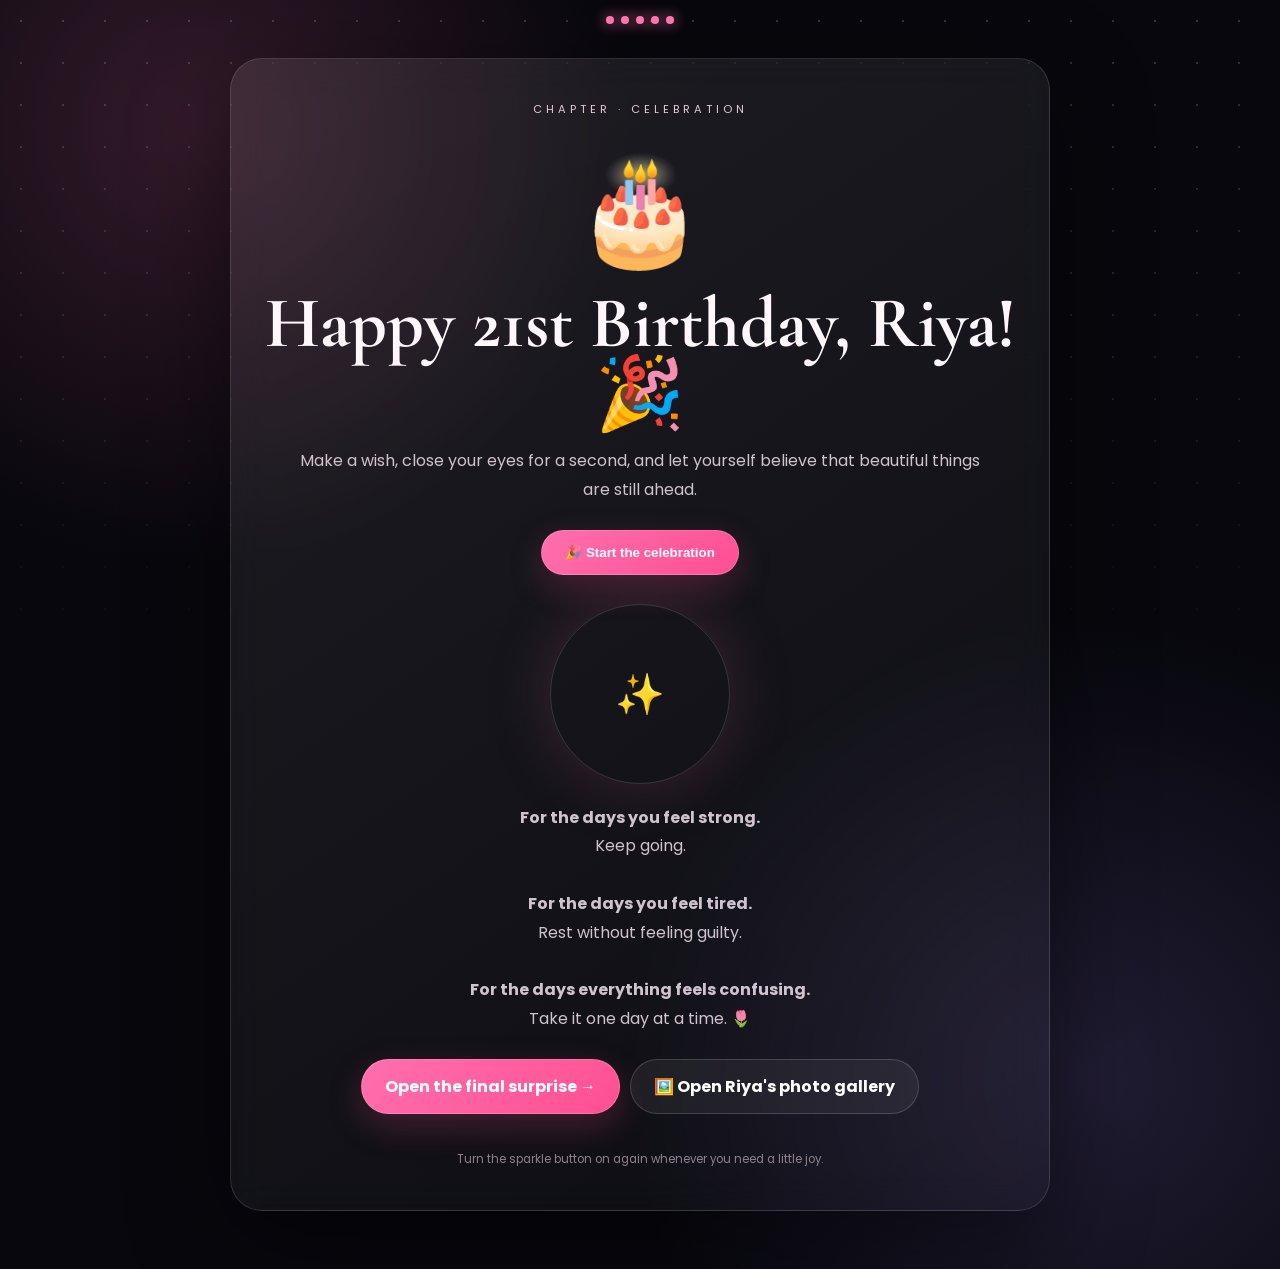
==== celebration.html @ d669c7f6 "Add files via upload" ====
<!doctype html><html lang="en"><head><meta charset="utf-8"><meta name="viewport" content="width=device-width,initial-scale=1"><title>Happy 21st Birthday Riya</title><link rel="stylesheet" href="style.css"></head><body><div class="progress"><i class="dot on"></i><i class="dot on"></i><i class="dot on"></i><i class="dot on"></i><i class="dot on"></i></div><div id="fx"></div><main class="wrap"><section class="card"><div class="kicker">Chapter · Celebration</div><div class="cake">🎂</div><h2>Happy 21st Birthday, Riya! 🎉</h2><p>Make a wish, close your eyes for a second, and let yourself believe that beautiful things are still ahead.</p><button class="btn" onclick="celebrate()">🎉 Start the celebration</button><div class="ring"><div style="font-size:2.5rem">✨</div></div><p><b>For the days you feel strong.</b><br>Keep going.<br><br><b>For the days you feel tired.</b><br>Rest without feeling guilty.<br><br><b>For the days everything feels confusing.</b><br>Take it one day at a time. 🌷</p><a class="btn" href="final.html">Open the final surprise →</a><a class="btn ghost" href="gallery.html">🖼️ Open Riya's photo gallery</a><footer>Turn the sparkle button on again whenever you need a little joy.</footer></section></main><script src="script.js"></script></body></html>
---- style.css ----
@import url('https://fonts.googleapis.com/css2?family=Cormorant+Garamond:wght@500;600;700&family=Poppins:wght@400;500;600;700&display=swap');
:root{--bg:#07070d;--panel:rgba(255,255,255,.07);--line:rgba(255,255,255,.13);--text:#fff7fb;--muted:#cfc3ce;--a:#ff6fae;--b:#a98cff;--gold:#ffd98a}
*{box-sizing:border-box;margin:0;padding:0}html{scroll-behavior:smooth}
body{min-height:100vh;color:var(--text);font-family:Poppins,sans-serif;background:radial-gradient(circle at 15% 10%,rgba(255,111,174,.18),transparent 28%),radial-gradient(circle at 85% 85%,rgba(169,140,255,.16),transparent 30%),var(--bg);overflow-x:hidden}
body:before{content:"";position:fixed;inset:0;pointer-events:none;opacity:.18;background-image:radial-gradient(#fff 1px,transparent 1px);background-size:42px 42px;mask-image:linear-gradient(to bottom,black,transparent 80%)}
a{color:inherit;text-decoration:none}.wrap{width:min(980px,92%);margin:auto;min-height:100vh;display:flex;align-items:center;justify-content:center;padding:58px 0}
.card{width:min(820px,100%);padding:42px 28px;text-align:center;position:relative;background:linear-gradient(145deg,rgba(255,255,255,.09),rgba(255,255,255,.025));border:1px solid var(--line);border-radius:32px;backdrop-filter:blur(18px);box-shadow:0 30px 100px rgba(0,0,0,.45);animation:rise .8s ease both}
.kicker{letter-spacing:4px;text-transform:uppercase;font-size:.7rem;color:#e8c9d8;margin-bottom:14px}
h1,h2,h3{font-family:"Cormorant Garamond",serif;line-height:1}.hero{font-size:clamp(3.3rem,11vw,7rem)}h2{font-size:clamp(2.5rem,8vw,4.5rem)}h3{font-size:2rem}
p{color:var(--muted);line-height:1.8;margin:16px auto;max-width:680px}.tiny{font-size:.8rem;color:#9d8f9a}
.btn{display:inline-flex;align-items:center;justify-content:center;gap:10px;margin:9px 5px;padding:14px 23px;border-radius:999px;border:1px solid rgba(255,255,255,.16);background:linear-gradient(135deg,var(--a),#ff4f91);color:#fff;font-weight:700;box-shadow:0 12px 35px rgba(255,79,145,.22);transition:.25s;cursor:pointer}.btn:hover{transform:translateY(-3px)}.btn.ghost{background:rgba(255,255,255,.06);box-shadow:none}
.badge{display:inline-block;padding:7px 12px;border:1px solid var(--line);border-radius:999px;color:#eadde5;font-size:.75rem}
.progress{position:fixed;top:16px;left:50%;transform:translateX(-50%);z-index:20;display:flex;gap:7px}.dot{width:8px;height:8px;border-radius:50%;background:rgba(255,255,255,.22)}.dot.on{background:#ff75ad;box-shadow:0 0 14px #ff75ad}
#fx{position:fixed;inset:0;pointer-events:none;overflow:hidden;z-index:30}.float{position:absolute;animation:floatUp 4s linear forwards}
.grid{display:grid;grid-template-columns:repeat(3,1fr);gap:14px;margin:26px 0}.gift{min-height:145px;padding:18px;border-radius:24px;border:1px solid var(--line);background:rgba(255,255,255,.045);cursor:pointer;transition:.25s;display:flex;flex-direction:column;align-items:center;justify-content:center;gap:7px}.gift:hover{transform:translateY(-5px);background:rgba(255,255,255,.08)}.gift .icon{font-size:2.6rem}.gift small{color:#cfc0ca}.reveal{display:none;margin-top:18px;padding:20px;border-radius:22px;background:rgba(255,111,174,.09);border:1px solid rgba(255,111,174,.2)}.reveal.show{display:block;animation:pop .45s ease}
.letter{display:none;text-align:left;margin-top:24px;padding:28px;border-radius:24px;background:#fffafc;color:#372b32;box-shadow:0 25px 80px rgba(0,0,0,.35)}.letter.show{display:block;animation:paper .7s ease}.letter p{color:#554650;margin:11px 0}.envelope{font-size:6rem;cursor:pointer;transition:.3s}.envelope:hover{transform:scale(1.06) rotate(-2deg)}
.count{display:grid;grid-template-columns:repeat(4,1fr);gap:10px;margin:24px auto;max-width:600px}.time{padding:18px 8px;border:1px solid var(--line);border-radius:20px;background:rgba(255,255,255,.045)}.time b{display:block;font-size:2rem}.time span{font-size:.65rem;color:#a99ba6;letter-spacing:1px;text-transform:uppercase}
.cake{font-size:6.5rem;animation:bob 2.5s ease-in-out infinite}.ring{width:180px;height:180px;border:1px solid rgba(255,255,255,.15);border-radius:50%;margin:20px auto;display:grid;place-items:center;box-shadow:0 0 70px rgba(255,111,174,.16)}
.final-heart{font-size:7rem;animation:heartbeat 1.25s infinite}.locked{filter:grayscale(.6);opacity:.8}.secret-code{width:min(360px,100%);padding:13px 16px;border-radius:14px;border:1px solid var(--line);background:rgba(255,255,255,.06);color:white;outline:none;text-align:center}
.timeline{text-align:left;margin:24px auto;max-width:620px}.timeline div{padding:16px 18px;margin:10px 0;border-left:2px solid #ff70ad;background:rgba(255,255,255,.035);border-radius:0 16px 16px 0}.timeline b{color:#fff}
footer{margin-top:28px;color:#8f818c;font-size:.72rem}
@keyframes rise{from{opacity:0;transform:translateY(25px)}to{opacity:1;transform:none}}@keyframes pop{from{opacity:0;transform:scale(.92)}to{opacity:1;transform:scale(1)}}@keyframes paper{from{opacity:0;transform:rotateX(-20deg) translateY(15px)}to{opacity:1;transform:none}}@keyframes bob{50%{transform:translateY(-10px)}}@keyframes heartbeat{50%{transform:scale(1.12)}}@keyframes floatUp{from{transform:translateY(20px) rotate(0);opacity:0}15%{opacity:1}to{transform:translateY(-105vh) rotate(360deg);opacity:0}}
@media(max-width:650px){.card{padding:34px 17px}.grid{grid-template-columns:1fr 1fr}.count{grid-template-columns:repeat(2,1fr)}.wrap{padding:50px 0}}
@media(max-width:400px){.grid{grid-template-columns:1fr}}

/* Photo gallery upgrade */
.wide{max-width:1050px}.photo-grid{display:grid;grid-template-columns:repeat(3,1fr);gap:14px;margin:26px 0}.photo-grid figure{margin:0;overflow:hidden;border-radius:20px;border:1px solid rgba(255,255,255,.12);background:rgba(255,255,255,.04);box-shadow:0 12px 35px rgba(0,0,0,.22)}.photo-grid img{display:block;width:100%;height:320px;object-fit:cover;cursor:pointer;transition:transform .45s ease,filter .45s ease}.photo-grid figure:hover img{transform:scale(1.035);filter:brightness(1.06)}.photo-grid figcaption{padding:12px 13px 14px;font-size:.92rem;color:rgba(255,255,255,.82)}.quote-box{margin:22px 0;padding:20px;border-radius:18px;background:linear-gradient(135deg,rgba(255,105,180,.10),rgba(255,215,120,.08));border:1px solid rgba(255,255,255,.12);font-size:1.05rem;line-height:1.65}@media(max-width:760px){.photo-grid{grid-template-columns:1fr 1fr;gap:10px}.photo-grid img{height:230px}}@media(max-width:460px){.photo-grid{grid-template-columns:1fr}.photo-grid img{height:360px}}
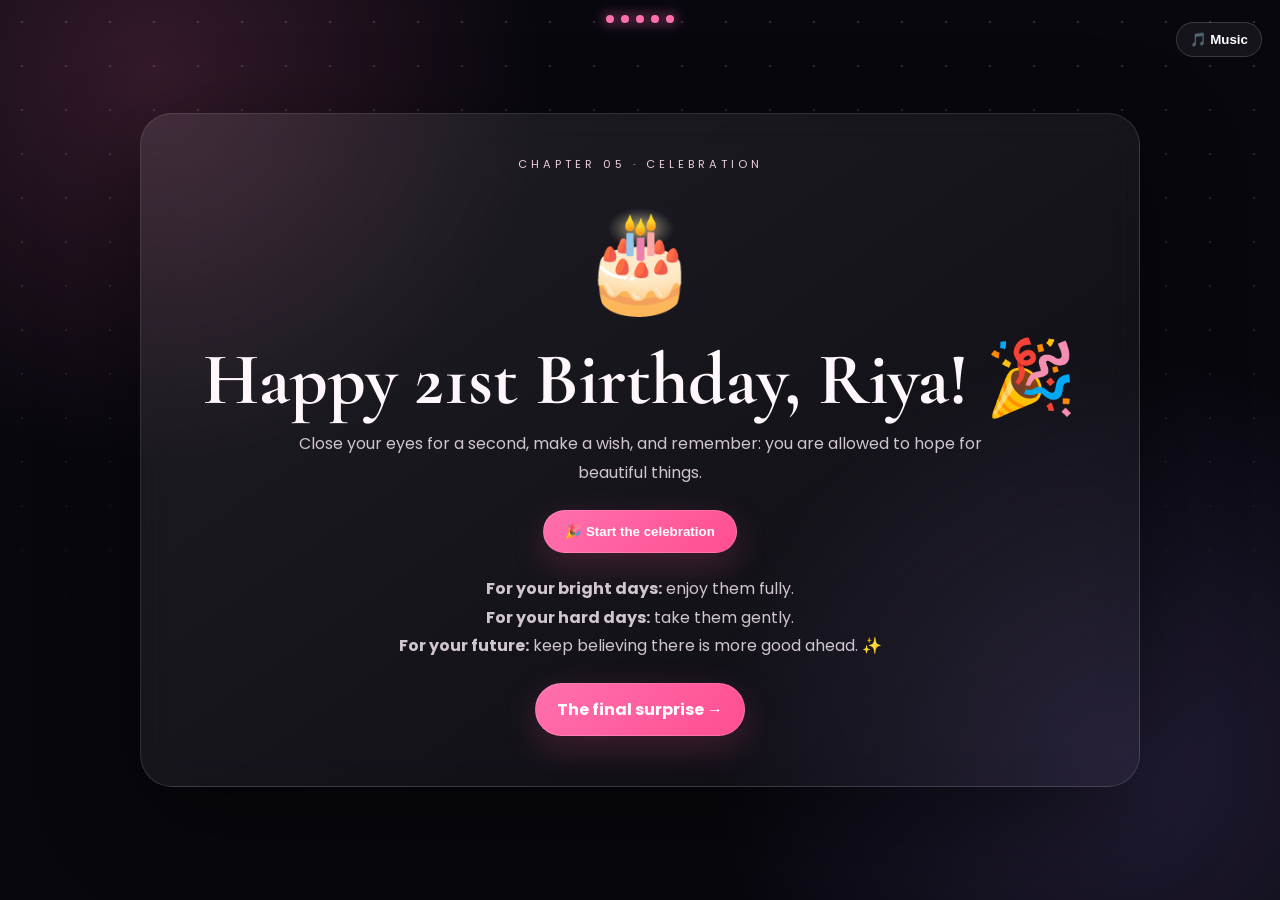
==== commit 43fa5e43: "Add files via upload" ====
--- a/celebration.html
+++ b/celebration.html
@@ -1 +1 @@
-<!doctype html><html lang="en"><head><meta charset="utf-8"><meta name="viewport" content="width=device-width,initial-scale=1"><title>Happy 21st Birthday Riya</title><link rel="stylesheet" href="style.css"></head><body><div class="progress"><i class="dot on"></i><i class="dot on"></i><i class="dot on"></i><i class="dot on"></i><i class="dot on"></i></div><div id="fx"></div><main class="wrap"><section class="card"><div class="kicker">Chapter · Celebration</div><div class="cake">🎂</div><h2>Happy 21st Birthday, Riya! 🎉</h2><p>Make a wish, close your eyes for a second, and let yourself believe that beautiful things are still ahead.</p><button class="btn" onclick="celebrate()">🎉 Start the celebration</button><div class="ring"><div style="font-size:2.5rem">✨</div></div><p><b>For the days you feel strong.</b><br>Keep going.<br><br><b>For the days you feel tired.</b><br>Rest without feeling guilty.<br><br><b>For the days everything feels confusing.</b><br>Take it one day at a time. 🌷</p><a class="btn" href="final.html">Open the final surprise →</a><a class="btn ghost" href="gallery.html">🖼️ Open Riya's photo gallery</a><footer>Turn the sparkle button on again whenever you need a little joy.</footer></section></main><script src="script.js"></script></body></html>+<!doctype html><html><head><meta charset="utf-8"><meta name="viewport" content="width=device-width,initial-scale=1"><title>Happy 21st Birthday Riya</title><link rel="stylesheet" href="style.css"></head><body><div class="progress"><i class="dot on"></i><i class="dot on"></i><i class="dot on"></i><i class="dot on"></i><i class="dot on"></i></div><div id="fx"></div><button class="btn ghost" style="position:fixed;right:14px;top:14px;z-index:30;padding:9px 13px" onclick="setupMusic()">🎵 Music</button><main class="wrap"><section class="card"><div class="kicker">Chapter 05 · Celebration</div><div class="cake">🎂</div><h2>Happy 21st Birthday, Riya! 🎉</h2><p>Close your eyes for a second, make a wish, and remember: you are allowed to hope for beautiful things.</p><button class="btn" onclick="celebrate()">🎉 Start the celebration</button><p><b>For your bright days:</b> enjoy them fully.<br><b>For your hard days:</b> take them gently.<br><b>For your future:</b> keep believing there is more good ahead. ✨</p><a class="btn" href="final.html">The final surprise →</a></section></main><script src="script.js"></script></body></html>
--- a/style.css
+++ b/style.css
@@ -1,28 +1,16 @@
-
 @import url('https://fonts.googleapis.com/css2?family=Cormorant+Garamond:wght@500;600;700&family=Poppins:wght@400;500;600;700&display=swap');
-:root{--bg:#07070d;--panel:rgba(255,255,255,.07);--line:rgba(255,255,255,.13);--text:#fff7fb;--muted:#cfc3ce;--a:#ff6fae;--b:#a98cff;--gold:#ffd98a}
-*{box-sizing:border-box;margin:0;padding:0}html{scroll-behavior:smooth}
-body{min-height:100vh;color:var(--text);font-family:Poppins,sans-serif;background:radial-gradient(circle at 15% 10%,rgba(255,111,174,.18),transparent 28%),radial-gradient(circle at 85% 85%,rgba(169,140,255,.16),transparent 30%),var(--bg);overflow-x:hidden}
-body:before{content:"";position:fixed;inset:0;pointer-events:none;opacity:.18;background-image:radial-gradient(#fff 1px,transparent 1px);background-size:42px 42px;mask-image:linear-gradient(to bottom,black,transparent 80%)}
-a{color:inherit;text-decoration:none}.wrap{width:min(980px,92%);margin:auto;min-height:100vh;display:flex;align-items:center;justify-content:center;padding:58px 0}
-.card{width:min(820px,100%);padding:42px 28px;text-align:center;position:relative;background:linear-gradient(145deg,rgba(255,255,255,.09),rgba(255,255,255,.025));border:1px solid var(--line);border-radius:32px;backdrop-filter:blur(18px);box-shadow:0 30px 100px rgba(0,0,0,.45);animation:rise .8s ease both}
-.kicker{letter-spacing:4px;text-transform:uppercase;font-size:.7rem;color:#e8c9d8;margin-bottom:14px}
-h1,h2,h3{font-family:"Cormorant Garamond",serif;line-height:1}.hero{font-size:clamp(3.3rem,11vw,7rem)}h2{font-size:clamp(2.5rem,8vw,4.5rem)}h3{font-size:2rem}
-p{color:var(--muted);line-height:1.8;margin:16px auto;max-width:680px}.tiny{font-size:.8rem;color:#9d8f9a}
-.btn{display:inline-flex;align-items:center;justify-content:center;gap:10px;margin:9px 5px;padding:14px 23px;border-radius:999px;border:1px solid rgba(255,255,255,.16);background:linear-gradient(135deg,var(--a),#ff4f91);color:#fff;font-weight:700;box-shadow:0 12px 35px rgba(255,79,145,.22);transition:.25s;cursor:pointer}.btn:hover{transform:translateY(-3px)}.btn.ghost{background:rgba(255,255,255,.06);box-shadow:none}
-.badge{display:inline-block;padding:7px 12px;border:1px solid var(--line);border-radius:999px;color:#eadde5;font-size:.75rem}
-.progress{position:fixed;top:16px;left:50%;transform:translateX(-50%);z-index:20;display:flex;gap:7px}.dot{width:8px;height:8px;border-radius:50%;background:rgba(255,255,255,.22)}.dot.on{background:#ff75ad;box-shadow:0 0 14px #ff75ad}
-#fx{position:fixed;inset:0;pointer-events:none;overflow:hidden;z-index:30}.float{position:absolute;animation:floatUp 4s linear forwards}
-.grid{display:grid;grid-template-columns:repeat(3,1fr);gap:14px;margin:26px 0}.gift{min-height:145px;padding:18px;border-radius:24px;border:1px solid var(--line);background:rgba(255,255,255,.045);cursor:pointer;transition:.25s;display:flex;flex-direction:column;align-items:center;justify-content:center;gap:7px}.gift:hover{transform:translateY(-5px);background:rgba(255,255,255,.08)}.gift .icon{font-size:2.6rem}.gift small{color:#cfc0ca}.reveal{display:none;margin-top:18px;padding:20px;border-radius:22px;background:rgba(255,111,174,.09);border:1px solid rgba(255,111,174,.2)}.reveal.show{display:block;animation:pop .45s ease}
-.letter{display:none;text-align:left;margin-top:24px;padding:28px;border-radius:24px;background:#fffafc;color:#372b32;box-shadow:0 25px 80px rgba(0,0,0,.35)}.letter.show{display:block;animation:paper .7s ease}.letter p{color:#554650;margin:11px 0}.envelope{font-size:6rem;cursor:pointer;transition:.3s}.envelope:hover{transform:scale(1.06) rotate(-2deg)}
-.count{display:grid;grid-template-columns:repeat(4,1fr);gap:10px;margin:24px auto;max-width:600px}.time{padding:18px 8px;border:1px solid var(--line);border-radius:20px;background:rgba(255,255,255,.045)}.time b{display:block;font-size:2rem}.time span{font-size:.65rem;color:#a99ba6;letter-spacing:1px;text-transform:uppercase}
-.cake{font-size:6.5rem;animation:bob 2.5s ease-in-out infinite}.ring{width:180px;height:180px;border:1px solid rgba(255,255,255,.15);border-radius:50%;margin:20px auto;display:grid;place-items:center;box-shadow:0 0 70px rgba(255,111,174,.16)}
-.final-heart{font-size:7rem;animation:heartbeat 1.25s infinite}.locked{filter:grayscale(.6);opacity:.8}.secret-code{width:min(360px,100%);padding:13px 16px;border-radius:14px;border:1px solid var(--line);background:rgba(255,255,255,.06);color:white;outline:none;text-align:center}
-.timeline{text-align:left;margin:24px auto;max-width:620px}.timeline div{padding:16px 18px;margin:10px 0;border-left:2px solid #ff70ad;background:rgba(255,255,255,.035);border-radius:0 16px 16px 0}.timeline b{color:#fff}
-footer{margin-top:28px;color:#8f818c;font-size:.72rem}
-@keyframes rise{from{opacity:0;transform:translateY(25px)}to{opacity:1;transform:none}}@keyframes pop{from{opacity:0;transform:scale(.92)}to{opacity:1;transform:scale(1)}}@keyframes paper{from{opacity:0;transform:rotateX(-20deg) translateY(15px)}to{opacity:1;transform:none}}@keyframes bob{50%{transform:translateY(-10px)}}@keyframes heartbeat{50%{transform:scale(1.12)}}@keyframes floatUp{from{transform:translateY(20px) rotate(0);opacity:0}15%{opacity:1}to{transform:translateY(-105vh) rotate(360deg);opacity:0}}
-@media(max-width:650px){.card{padding:34px 17px}.grid{grid-template-columns:1fr 1fr}.count{grid-template-columns:repeat(2,1fr)}.wrap{padding:50px 0}}
-@media(max-width:400px){.grid{grid-template-columns:1fr}}
-
-/* Photo gallery upgrade */
-.wide{max-width:1050px}.photo-grid{display:grid;grid-template-columns:repeat(3,1fr);gap:14px;margin:26px 0}.photo-grid figure{margin:0;overflow:hidden;border-radius:20px;border:1px solid rgba(255,255,255,.12);background:rgba(255,255,255,.04);box-shadow:0 12px 35px rgba(0,0,0,.22)}.photo-grid img{display:block;width:100%;height:320px;object-fit:cover;cursor:pointer;transition:transform .45s ease,filter .45s ease}.photo-grid figure:hover img{transform:scale(1.035);filter:brightness(1.06)}.photo-grid figcaption{padding:12px 13px 14px;font-size:.92rem;color:rgba(255,255,255,.82)}.quote-box{margin:22px 0;padding:20px;border-radius:18px;background:linear-gradient(135deg,rgba(255,105,180,.10),rgba(255,215,120,.08));border:1px solid rgba(255,255,255,.12);font-size:1.05rem;line-height:1.65}@media(max-width:760px){.photo-grid{grid-template-columns:1fr 1fr;gap:10px}.photo-grid img{height:230px}}@media(max-width:460px){.photo-grid{grid-template-columns:1fr}.photo-grid img{height:360px}}
+:root{--bg:#08070e;--panel:rgba(255,255,255,.065);--line:rgba(255,255,255,.13);--text:#fff7fb;--muted:#d1c5cf;--pink:#ff70ad;--violet:#a98cff;--gold:#ffe09b}
+*{box-sizing:border-box}html{scroll-behavior:smooth}body{margin:0;min-height:100vh;color:var(--text);font-family:Poppins,sans-serif;background:radial-gradient(circle at 12% 8%,rgba(255,112,173,.18),transparent 28%),radial-gradient(circle at 88% 85%,rgba(169,140,255,.16),transparent 30%),var(--bg);overflow-x:hidden}
+body:before{content:"";position:fixed;inset:0;pointer-events:none;opacity:.17;background-image:radial-gradient(#fff 1px,transparent 1px);background-size:44px 44px;mask-image:linear-gradient(#000,transparent 82%)}
+a{text-decoration:none;color:inherit}.wrap{width:min(1000px,92%);min-height:100vh;margin:auto;display:flex;align-items:center;justify-content:center;padding:58px 0}.card{width:100%;padding:42px 25px;text-align:center;background:linear-gradient(145deg,rgba(255,255,255,.095),rgba(255,255,255,.025));border:1px solid var(--line);border-radius:32px;backdrop-filter:blur(18px);box-shadow:0 30px 100px rgba(0,0,0,.45);animation:rise .7s ease both}
+.kicker{font-size:.7rem;letter-spacing:4px;text-transform:uppercase;color:#e9cedb;margin-bottom:15px}h1,h2,h3{font-family:"Cormorant Garamond",serif;line-height:1}h1{font-size:clamp(3.1rem,10vw,6.8rem);margin:0}h2{font-size:clamp(2.5rem,7vw,4.6rem);margin:10px 0}h3{font-size:2.1rem;margin:8px 0}p{max-width:720px;margin:14px auto;color:var(--muted);line-height:1.8}.tiny{font-size:.78rem;color:#a497a2}.badge{display:inline-block;border:1px solid var(--line);border-radius:999px;padding:7px 13px;font-size:.73rem;color:#eadde5}
+.btn{display:inline-flex;align-items:center;justify-content:center;margin:8px 4px;padding:13px 21px;border-radius:999px;border:1px solid rgba(255,255,255,.15);background:linear-gradient(135deg,var(--pink),#ff4e91);color:white;font-weight:700;cursor:pointer;transition:.25s;box-shadow:0 12px 35px rgba(255,79,145,.2)}.btn:hover{transform:translateY(-3px)}.btn.ghost{background:rgba(255,255,255,.055);box-shadow:none}
+.progress{position:fixed;top:15px;left:50%;transform:translateX(-50%);display:flex;gap:7px;z-index:20}.dot{width:8px;height:8px;border-radius:50%;background:#ffffff2f}.dot.on{background:var(--pink);box-shadow:0 0 13px var(--pink)}
+.grid{display:grid;grid-template-columns:repeat(3,1fr);gap:13px;margin:26px 0}.tile{padding:19px;min-height:140px;border:1px solid var(--line);border-radius:23px;background:rgba(255,255,255,.045);cursor:pointer;transition:.25s;display:flex;flex-direction:column;align-items:center;justify-content:center;gap:6px}.tile:hover{transform:translateY(-5px);background:rgba(255,255,255,.08)}.icon{font-size:2.5rem}.tile small{color:#b6a8b3}.reveal{display:none;margin:12px 0;padding:18px;border:1px solid rgba(255,112,173,.2);border-radius:20px;background:rgba(255,112,173,.075)}.reveal.show{display:block;animation:pop .4s ease}
+.letter{display:none;text-align:left;background:#fffafd;color:#3c3037;padding:27px;border-radius:23px;margin-top:20px}.letter.show{display:block;animation:paper .55s ease}.letter p{color:#574851;margin:10px 0}.envelope{font-size:6rem;cursor:pointer;transition:.25s}.envelope:hover{transform:scale(1.06)}
+.count{display:grid;grid-template-columns:repeat(4,1fr);gap:10px;max-width:610px;margin:25px auto}.time{padding:16px 7px;border:1px solid var(--line);border-radius:18px;background:#ffffff08}.time b{font-size:2rem;display:block}.time span{font-size:.62rem;letter-spacing:1px;color:#a99ca7;text-transform:uppercase}
+.gallery{display:grid;grid-template-columns:repeat(3,1fr);gap:12px;margin:24px 0}.photo{aspect-ratio:1;border-radius:22px;overflow:hidden;border:1px solid var(--line);background:#ffffff08;cursor:pointer}.photo img{width:100%;height:100%;object-fit:cover;transition:.35s}.photo:hover img{transform:scale(1.06)}.lightbox{display:none;position:fixed;inset:0;background:#000d;z-index:50;align-items:center;justify-content:center;padding:20px}.lightbox.show{display:flex}.lightbox img{max-width:95%;max-height:90%;border-radius:20px;box-shadow:0 25px 100px #000}.close{position:absolute;top:18px;right:20px;font-size:2rem;cursor:pointer}
+.timeline{text-align:left;max-width:680px;margin:25px auto}.timeline div{border-left:2px solid var(--pink);background:#ffffff07;border-radius:0 16px 16px 0;padding:15px 17px;margin:10px 0}.code{width:min(350px,90%);padding:13px;border:1px solid var(--line);border-radius:14px;background:#ffffff08;color:white;text-align:center;outline:0}.cake{font-size:6rem;animation:bob 2.4s infinite}.heart{font-size:7rem;animation:heart 1.25s infinite}
+footer{margin-top:26px;color:#8f818c;font-size:.7rem}#fx{position:fixed;inset:0;pointer-events:none;overflow:hidden;z-index:40}.float{position:absolute;animation:up 4s linear forwards}
+@keyframes rise{from{opacity:0;transform:translateY(22px)}to{opacity:1;transform:none}}@keyframes pop{from{opacity:0;transform:scale(.94)}to{opacity:1;transform:none}}@keyframes paper{from{opacity:0;transform:rotateX(-16deg)}to{opacity:1;transform:none}}@keyframes up{from{opacity:0;transform:translateY(20px) rotate(0)}15%{opacity:1}to{opacity:0;transform:translateY(-105vh) rotate(360deg)}}@keyframes bob{50%{transform:translateY(-10px)}}@keyframes heart{50%{transform:scale(1.12)}}
+@media(max-width:650px){.grid,.gallery{grid-template-columns:1fr 1fr}.count{grid-template-columns:1fr 1fr}.card{padding:35px 16px}}@media(max-width:390px){.grid,.gallery{grid-template-columns:1fr}}
